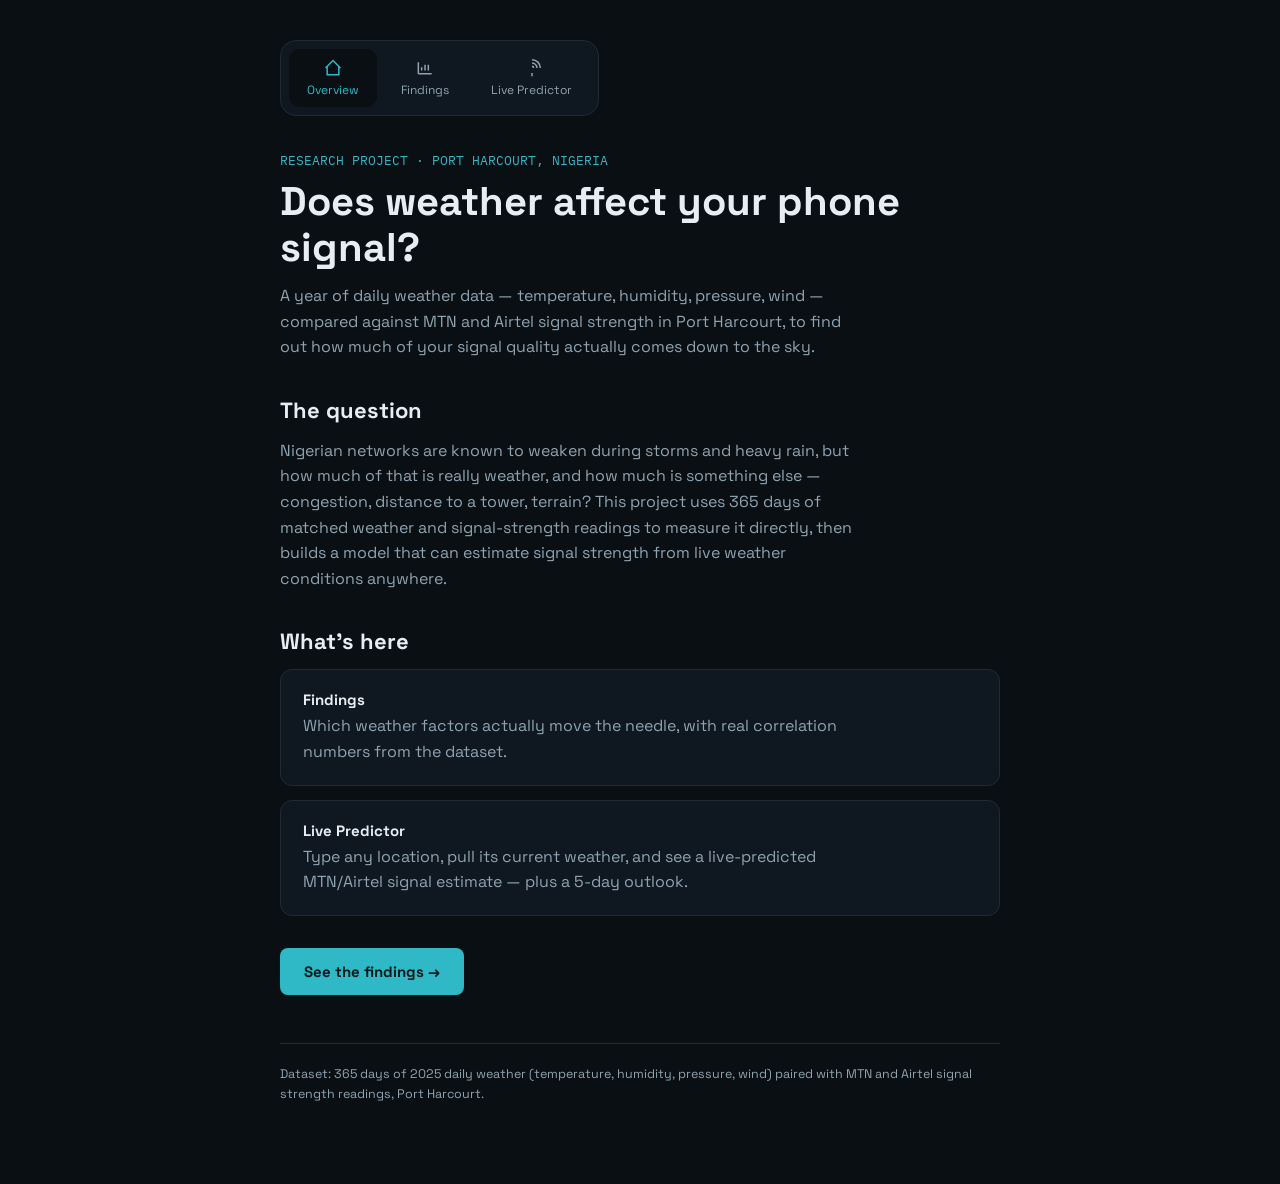
==== index.html @ b2a47892 "Initial commit" ====
<!DOCTYPE html>
<html lang="en">
<head>
<meta charset="UTF-8">
<meta name="viewport" content="width=device-width, initial-scale=1">
<title>Signal Forecast — Weather Effects on GSM Services</title>
<link rel="stylesheet" href="style.css">
</head>
<body>
<div class="wrap">
  <nav>
    <a href="index.html" class="active"><svg viewBox="0 0 24 24"><path d="M3 12l9-9 9 9M5 10v10h14V10"/></svg>Overview</a>
    <a href="findings.html"><svg viewBox="0 0 24 24"><path d="M4 19V5M4 19h16M8 15v-4M12 15V8M16 15v-7"/></svg>Findings</a>
    <a href="predictor.html"><svg viewBox="0 0 24 24"><path d="M12 2a10 10 0 0 1 10 10M12 6a6 6 0 0 1 6 6M12 10a2 2 0 0 1 2 2M12 22v-4"/></svg>Live Predictor</a>
  </nav>

  <div class="eyebrow">RESEARCH PROJECT · PORT HARCOURT, NIGERIA</div>
  <h1>Does weather affect your phone signal?</h1>
  <p class="sub">A year of daily weather data — temperature, humidity, pressure, wind — compared against MTN and Airtel signal strength in Port Harcourt, to find out how much of your signal quality actually comes down to the sky.</p>

  <h2>The question</h2>
  <p class="body-text">Nigerian networks are known to weaken during storms and heavy rain, but how much of that is really weather, and how much is something else — congestion, distance to a tower, terrain? This project uses 365 days of matched weather and signal-strength readings to measure it directly, then builds a model that can estimate signal strength from live weather conditions anywhere.</p>

  <h2>What's here</h2>
  <div class="card">
    <div class="stat-row">
      <div>
        <div class="stat-label" style="font-weight:700;">Findings</div>
        <div class="body-text" style="margin-top:4px;">Which weather factors actually move the needle, with real correlation numbers from the dataset.</div>
      </div>
    </div>
  </div>
  <div class="card">
    <div class="stat-row">
      <div>
        <div class="stat-label" style="font-weight:700;">Live Predictor</div>
        <div class="body-text" style="margin-top:4px;">Type any location, pull its current weather, and see a live-predicted MTN/Airtel signal estimate — plus a 5-day outlook.</div>
      </div>
    </div>
  </div>

  <div style="margin-top:32px;">
    <a href="findings.html" class="btn">See the findings →</a>
  </div>

  <footer>
    Dataset: 365 days of 2025 daily weather (temperature, humidity, pressure, wind) paired with MTN and Airtel signal strength readings, Port Harcourt.
  </footer>
</div>
</body>
</html>
---- style.css ----
@import url('https://fonts.googleapis.com/css2?family=Space+Grotesk:wght@400;500;700&family=IBM+Plex+Mono:wght@400;500&display=swap');
:root{
  --bg:#0a0f14; --bg-panel:#0f1720; --line:#1f2b36;
  --text:#e7edf2; --text-dim:#8fa3b0;
  --mtn:#ffd200; --airtel:#ff3b3b;
  --good:#3fd68c; --fair:#f2c94c; --poor:#ff6b6b; --wave:#2fb8c6;
}
*{box-sizing:border-box; margin:0; padding:0;}
body{background:var(--bg); color:var(--text); font-family:'Space Grotesk',sans-serif; min-height:100vh;}
.wrap{max-width:760px; margin:0 auto; padding:40px 20px 80px;}
nav{display:flex; gap:6px; background:var(--bg-panel); border:1px solid var(--line); border-radius:16px; padding:8px; margin-bottom:36px; width:fit-content;}
nav a{display:flex; flex-direction:column; align-items:center; gap:4px; padding:9px 18px; border-radius:11px; text-decoration:none; color:var(--text-dim); font-size:12px; transition:background 0.15s, color 0.15s;}
nav a svg{width:20px; height:20px; stroke:currentColor; fill:none; stroke-width:1.8;}
nav a.active{background:var(--bg); color:var(--wave);}
nav a:hover{color:var(--text);}
.eyebrow{font-family:'IBM Plex Mono',monospace; font-size:13px; color:var(--wave);}
h1{font-size:clamp(28px,5vw,40px); font-weight:700; line-height:1.15; margin:10px 0 12px;}
h2{font-size:22px; font-weight:700; margin:36px 0 14px;}
p.sub,.body-text{color:var(--text-dim); font-size:16px; line-height:1.6; max-width:58ch;}
.body-text strong{color:var(--text);}
.card{background:var(--bg-panel); border:1px solid var(--line); border-radius:12px; padding:20px 22px; margin-bottom:14px;}
.stat-row{display:flex; justify-content:space-between; align-items:center; gap:12px;}
.stat-label{font-size:15px;}
.stat-val{font-family:'IBM Plex Mono',monospace; font-weight:500;}
.bar-track{background:var(--line); height:8px; border-radius:4px; margin-top:10px; overflow:hidden;}
.bar-fill{height:100%; border-radius:4px;}
.sig{font-weight:700;}
.sig.yes{color:var(--good);}
.sig.no{color:var(--text-dim);}
.btn{display:inline-block; background:var(--wave); color:#04191c; border:none; padding:14px 24px; border-radius:8px; font-weight:700; font-size:15px; text-decoration:none; font-family:inherit;}
footer{margin-top:48px; padding-top:20px; border-top:1px solid var(--line); font-size:12.5px; color:var(--text-dim); line-height:1.6;}
@view-transition {
  navigation: auto;
}
.wrap{
  animation: fadeIn 0.35s ease;
}
@keyframes fadeIn {
  from { opacity: 0; transform: translateY(6px); }
  to { opacity: 1; transform: translateY(0); }
}
.forecast-row{display:grid; grid-template-columns:repeat(5,1fr); gap:8px;}
.fcard{background:var(--bg-panel); border:1px solid var(--line); border-radius:10px; padding:14px;}
.fcard .fday{font-family:'IBM Plex Mono',monospace; font-size:11px; color:var(--text-dim); margin-bottom:8px;}
.fcard .ftemp{font-size:15px; margin-bottom:8px;}
.fcard .fnet{display:flex; justify-content:space-between; font-size:12.5px; margin-top:4px;}
.fcard .fnet .fdbm{font-family:'IBM Plex Mono',monospace;}
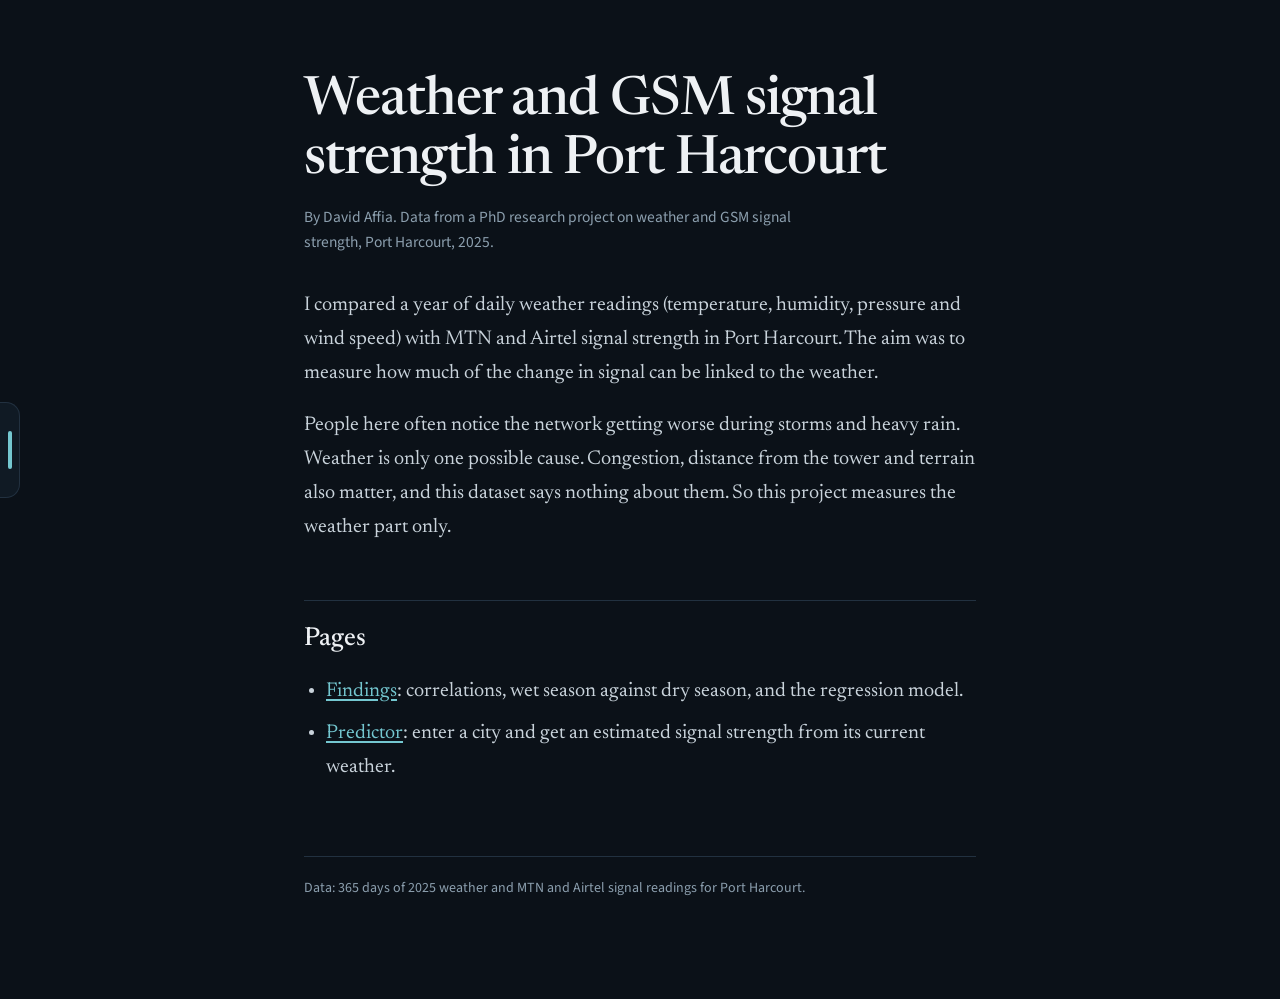
==== commit 4c2afddf: "new design" ====
--- a/index.html
+++ b/index.html
@@ -3,49 +3,30 @@
 <head>
 <meta charset="UTF-8">
 <meta name="viewport" content="width=device-width, initial-scale=1">
-<title>Signal Forecast — Weather Effects on GSM Services</title>
+<title>Weather and GSM signal strength in Port Harcourt</title>
 <link rel="stylesheet" href="style.css">
 </head>
 <body>
 <div class="wrap">
-  <nav>
-    <a href="index.html" class="active"><svg viewBox="0 0 24 24"><path d="M3 12l9-9 9 9M5 10v10h14V10"/></svg>Overview</a>
-    <a href="findings.html"><svg viewBox="0 0 24 24"><path d="M4 19V5M4 19h16M8 15v-4M12 15V8M16 15v-7"/></svg>Findings</a>
-    <a href="predictor.html"><svg viewBox="0 0 24 24"><path d="M12 2a10 10 0 0 1 10 10M12 6a6 6 0 0 1 6 6M12 10a2 2 0 0 1 2 2M12 22v-4"/></svg>Live Predictor</a>
-  </nav>
+<nav>
+  <a href="index.html" class="active">Overview</a>
+  <a href="findings.html">Findings</a>
+  <a href="predictor.html">Predictor</a>
+</nav>
+  <h1>Weather and GSM signal strength in Port Harcourt</h1>
+  <p class="byline">By David Affia. Data from a PhD research project on weather and GSM signal strength, Port Harcourt, 2025.</p>
 
-  <div class="eyebrow">RESEARCH PROJECT · PORT HARCOURT, NIGERIA</div>
-  <h1>Does weather affect your phone signal?</h1>
-  <p class="sub">A year of daily weather data — temperature, humidity, pressure, wind — compared against MTN and Airtel signal strength in Port Harcourt, to find out how much of your signal quality actually comes down to the sky.</p>
+  <p>I compared a year of daily weather readings (temperature, humidity, pressure and wind speed) with MTN and Airtel signal strength in Port Harcourt. The aim was to measure how much of the change in signal can be linked to the weather.</p>
 
-  <h2>The question</h2>
-  <p class="body-text">Nigerian networks are known to weaken during storms and heavy rain, but how much of that is really weather, and how much is something else — congestion, distance to a tower, terrain? This project uses 365 days of matched weather and signal-strength readings to measure it directly, then builds a model that can estimate signal strength from live weather conditions anywhere.</p>
+  <p>People here often notice the network getting worse during storms and heavy rain. Weather is only one possible cause. Congestion, distance from the tower and terrain also matter, and this dataset says nothing about them. So this project measures the weather part only.</p>
 
-  <h2>What's here</h2>
-  <div class="card">
-    <div class="stat-row">
-      <div>
-        <div class="stat-label" style="font-weight:700;">Findings</div>
-        <div class="body-text" style="margin-top:4px;">Which weather factors actually move the needle, with real correlation numbers from the dataset.</div>
-      </div>
-    </div>
-  </div>
-  <div class="card">
-    <div class="stat-row">
-      <div>
-        <div class="stat-label" style="font-weight:700;">Live Predictor</div>
-        <div class="body-text" style="margin-top:4px;">Type any location, pull its current weather, and see a live-predicted MTN/Airtel signal estimate — plus a 5-day outlook.</div>
-      </div>
-    </div>
-  </div>
+  <h2>Pages</h2>
+  <ul>
+    <li><a href="findings.html">Findings</a>: correlations, wet season against dry season, and the regression model.</li>
+    <li><a href="predictor.html">Predictor</a>: enter a city and get an estimated signal strength from its current weather.</li>
+  </ul>
 
-  <div style="margin-top:32px;">
-    <a href="findings.html" class="btn">See the findings →</a>
-  </div>
-
-  <footer>
-    Dataset: 365 days of 2025 daily weather (temperature, humidity, pressure, wind) paired with MTN and Airtel signal strength readings, Port Harcourt.
-  </footer>
+  <footer>Data: 365 days of 2025 weather and MTN and Airtel signal readings for Port Harcourt.</footer>
 </div>
 </body>
 </html>
--- a/style.css
+++ b/style.css
@@ -1,47 +1,84 @@
-@import url('https://fonts.googleapis.com/css2?family=Space+Grotesk:wght@400;500;700&family=IBM+Plex+Mono:wght@400;500&display=swap');
+@import url('https://fonts.googleapis.com/css2?family=Newsreader:ital,wght@0,400;0,500;0,600;1,400&family=Source+Sans+3:wght@400;600&display=swap');
 :root{
-  --bg:#0a0f14; --bg-panel:#0f1720; --line:#1f2b36;
-  --text:#e7edf2; --text-dim:#8fa3b0;
-  --mtn:#ffd200; --airtel:#ff3b3b;
-  --good:#3fd68c; --fair:#f2c94c; --poor:#ff6b6b; --wave:#2fb8c6;
+  --bg:#0b1118; --panel:#101a24; --line:#223140;
+  --text:#eef1f4; --dim:#8c9fae; --soft:#c9d3db;
+  --accent:#74c7d0; --mtn:#ffd200; --airtel:#ff5a5a;
+  --good:#4cd698; --fair:#f2c94c; --poor:#ff6b6b;
+  --serif:"Newsreader",Georgia,"Times New Roman",serif;
+  --sans:"Source Sans 3","Segoe UI",system-ui,Arial,sans-serif;
 }
-*{box-sizing:border-box; margin:0; padding:0;}
-body{background:var(--bg); color:var(--text); font-family:'Space Grotesk',sans-serif; min-height:100vh;}
-.wrap{max-width:760px; margin:0 auto; padding:40px 20px 80px;}
-nav{display:flex; gap:6px; background:var(--bg-panel); border:1px solid var(--line); border-radius:16px; padding:8px; margin-bottom:36px; width:fit-content;}
-nav a{display:flex; flex-direction:column; align-items:center; gap:4px; padding:9px 18px; border-radius:11px; text-decoration:none; color:var(--text-dim); font-size:12px; transition:background 0.15s, color 0.15s;}
-nav a svg{width:20px; height:20px; stroke:currentColor; fill:none; stroke-width:1.8;}
-nav a.active{background:var(--bg); color:var(--wave);}
-nav a:hover{color:var(--text);}
-.eyebrow{font-family:'IBM Plex Mono',monospace; font-size:13px; color:var(--wave);}
-h1{font-size:clamp(28px,5vw,40px); font-weight:700; line-height:1.15; margin:10px 0 12px;}
-h2{font-size:22px; font-weight:700; margin:36px 0 14px;}
-p.sub,.body-text{color:var(--text-dim); font-size:16px; line-height:1.6; max-width:58ch;}
-.body-text strong{color:var(--text);}
-.card{background:var(--bg-panel); border:1px solid var(--line); border-radius:12px; padding:20px 22px; margin-bottom:14px;}
-.stat-row{display:flex; justify-content:space-between; align-items:center; gap:12px;}
-.stat-label{font-size:15px;}
-.stat-val{font-family:'IBM Plex Mono',monospace; font-weight:500;}
-.bar-track{background:var(--line); height:8px; border-radius:4px; margin-top:10px; overflow:hidden;}
-.bar-fill{height:100%; border-radius:4px;}
-.sig{font-weight:700;}
-.sig.yes{color:var(--good);}
-.sig.no{color:var(--text-dim);}
-.btn{display:inline-block; background:var(--wave); color:#04191c; border:none; padding:14px 24px; border-radius:8px; font-weight:700; font-size:15px; text-decoration:none; font-family:inherit;}
-footer{margin-top:48px; padding-top:20px; border-top:1px solid var(--line); font-size:12.5px; color:var(--text-dim); line-height:1.6;}
-@view-transition {
-  navigation: auto;
-}
-.wrap{
-  animation: fadeIn 0.35s ease;
-}
-@keyframes fadeIn {
-  from { opacity: 0; transform: translateY(6px); }
-  to { opacity: 1; transform: translateY(0); }
-}
-.forecast-row{display:grid; grid-template-columns:repeat(5,1fr); gap:8px;}
-.fcard{background:var(--bg-panel); border:1px solid var(--line); border-radius:10px; padding:14px;}
-.fcard .fday{font-family:'IBM Plex Mono',monospace; font-size:11px; color:var(--text-dim); margin-bottom:8px;}
-.fcard .ftemp{font-size:15px; margin-bottom:8px;}
-.fcard .fnet{display:flex; justify-content:space-between; font-size:12.5px; margin-top:4px;}
-.fcard .fnet .fdbm{font-family:'IBM Plex Mono',monospace;}+*{box-sizing:border-box;margin:0;padding:0}
+body{background:var(--bg);color:var(--soft);font-family:var(--serif);font-size:20px;line-height:1.7;font-variant-numeric:lining-nums tabular-nums;-webkit-font-smoothing:antialiased}
+.wrap{max-width:720px;margin:0 auto;padding:72px 24px 100px}
+
+/* side knob nav */
+nav{position:fixed;left:0;top:50%;transform:translateY(-50%);width:20px;height:96px;overflow:hidden;background:var(--panel);border:1px solid var(--line);border-left:none;border-radius:0 14px 14px 0;padding:8px 0;display:flex;flex-direction:column;justify-content:center;z-index:10;transition:width .25s ease,height .25s ease;font-family:var(--sans)}
+nav::after{content:"";position:absolute;right:7px;top:50%;width:4px;height:38px;margin-top:-19px;border-radius:2px;background:var(--accent);transition:opacity .2s}
+nav:hover,nav:focus-within{width:176px;height:168px}
+nav:hover::after,nav:focus-within::after{opacity:0}
+nav a{display:block;white-space:nowrap;color:var(--dim);text-decoration:none;padding:10px 24px;font-size:16px;opacity:0;transition:opacity .2s,color .2s}
+nav:hover a,nav:focus-within a{opacity:1}
+nav a:hover{color:var(--text)}
+nav a.active{color:var(--accent);font-weight:600}
+
+h1,h2{font-family:var(--serif);color:var(--text);font-weight:500}
+h1{font-size:clamp(36px,6vw,54px);line-height:1.1;letter-spacing:-.02em;margin-bottom:14px}
+h2{font-size:26px;line-height:1.25;margin:56px 0 18px;padding-top:22px;border-top:1px solid var(--line)}
+p{margin-bottom:18px;max-width:34em}
+a{color:var(--accent);text-underline-offset:3px}
+strong{color:var(--text);font-weight:600}
+.byline,.note{font-family:var(--sans);color:var(--dim);font-size:15.5px;line-height:1.6}
+.byline{margin-bottom:34px}
+ul{margin:0 0 18px 22px}
+li{margin-bottom:8px;max-width:34em}
+
+.pull{font-style:italic;font-size:clamp(24px,3.4vw,30px);line-height:1.35;color:var(--text);border-left:2px solid var(--accent);padding-left:22px;margin:34px 0 10px;max-width:24em}
+
+table{width:100%;border-collapse:collapse;margin:14px 0 18px;font-family:var(--sans);font-size:16.5px}
+th,td{text-align:left;padding:14px 12px 14px 0;border-bottom:1px solid var(--line)}
+th{color:var(--dim);font-weight:600;font-size:14.5px;border-bottom:1px solid var(--dim)}
+.n{text-align:right;padding-right:0}
+.mtn{color:var(--mtn);font-weight:600}
+.airtel{color:var(--airtel);font-weight:600}
+
+.chart svg{display:block;width:100%;height:auto;background:var(--panel);border:1px solid var(--line);border-radius:10px}
+.chart .note{margin-top:12px}
+
+footer{margin-top:72px;padding-top:20px;border-top:1px solid var(--line);font-family:var(--sans);font-size:14px;color:var(--dim);line-height:1.6}
+
+/* predictor */
+.search-row{display:flex;gap:10px;margin:26px 0 8px;font-family:var(--sans)}
+input[type=text]{flex:1;padding:14px 16px;background:var(--panel);border:1px solid var(--line);color:var(--text);font:inherit;font-size:17px;border-radius:8px}
+input[type=text]:focus{outline:none;border-color:var(--accent)}
+button{padding:14px 26px;border:none;background:var(--accent);color:#06181b;font-family:var(--sans);font-size:16px;font-weight:600;border-radius:8px;cursor:pointer}
+button:disabled{opacity:.5;cursor:default}
+.status{margin:14px 0;font-family:var(--sans);font-size:15px;color:var(--dim);min-height:22px}
+.status.err{color:var(--poor)}
+.result{display:none}.result.show{display:block}
+.loc-line{margin:20px 0 12px;color:var(--soft)}
+.weather-row{display:grid;grid-template-columns:repeat(4,1fr);gap:1px;background:var(--line);border:1px solid var(--line);border-radius:10px;overflow:hidden;margin:8px 0 22px;font-family:var(--sans)}
+.wcell{background:var(--panel);padding:14px 16px}
+.wcell .label{font-size:14px;color:var(--dim)}
+.wcell .val{font-family:var(--serif);font-size:24px;color:var(--text)}
+.netcard{display:flex;justify-content:space-between;align-items:center;padding:16px 0;border-bottom:1px solid var(--line)}
+.netname{font-size:20px;color:var(--text)}
+.netstats{text-align:right}
+.dbm{font-size:26px;color:var(--text)}
+.quality{font-family:var(--sans);font-size:14.5px;font-weight:600}
+.good{color:var(--good)}.fair{color:var(--fair)}.poor{color:var(--poor)}
+.forecast-row{display:grid;grid-template-columns:repeat(5,1fr);gap:8px;font-family:var(--sans)}
+.fcard{background:var(--panel);border:1px solid var(--line);border-radius:10px;padding:12px;font-size:14px}
+.fday{font-weight:600;color:var(--text);margin-bottom:4px}
+.fnet{display:flex;justify-content:space-between;margin-top:5px}
+.fq{font-weight:600;margin-left:4px}
+
+/* phones: knob becomes a bottom bar */
+@media(max-width:700px){
+  body{font-size:18px}
+  nav{top:auto;bottom:0;left:0;right:0;transform:none;width:100%;height:auto;flex-direction:row;justify-content:space-around;border:none;border-top:1px solid var(--line);border-radius:0;padding:4px 0}
+  nav::after{display:none}
+  nav:hover,nav:focus-within{width:100%;height:auto}
+  nav a{opacity:1;padding:12px 10px}
+  .wrap{padding:44px 18px 100px}
+  .forecast-row,.weather-row{grid-template-columns:1fr 1fr}
+}
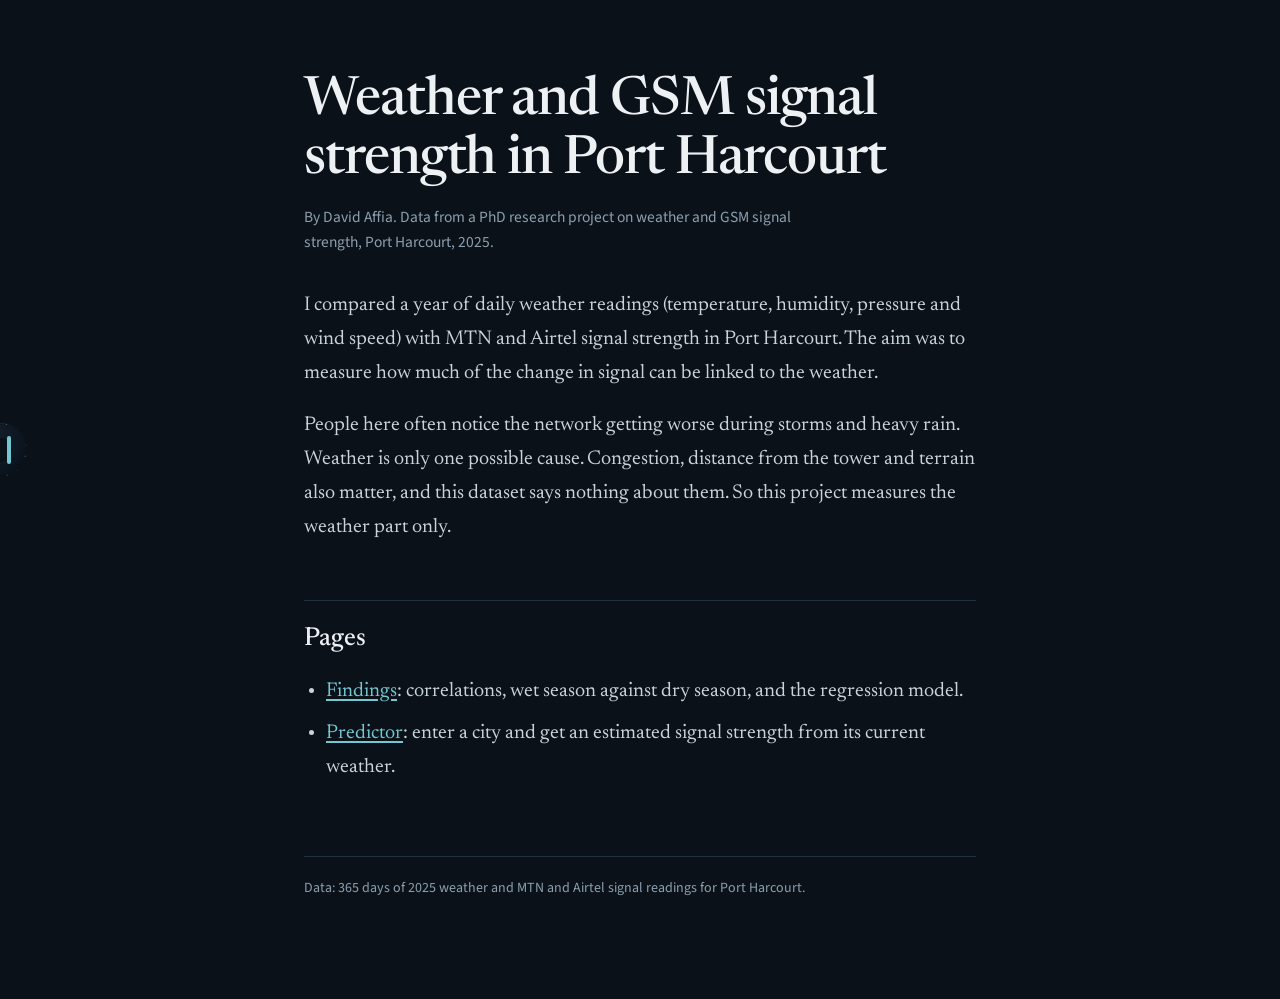
==== commit c3fbc2cb: "new dial nav" ====
--- a/index.html
+++ b/index.html
@@ -28,5 +28,6 @@
 
   <footer>Data: 365 days of 2025 weather and MTN and Airtel signal readings for Port Harcourt.</footer>
 </div>
+<script src="nav.js"></script>
 </body>
 </html>
--- a/style.css
+++ b/style.css
@@ -11,17 +11,25 @@
 body{background:var(--bg);color:var(--soft);font-family:var(--serif);font-size:20px;line-height:1.7;font-variant-numeric:lining-nums tabular-nums;-webkit-font-smoothing:antialiased}
 .wrap{max-width:720px;margin:0 auto;padding:72px 24px 100px}
 
-/* side knob nav */
-nav{position:fixed;left:0;top:50%;transform:translateY(-50%);width:20px;height:96px;overflow:hidden;background:var(--panel);border:1px solid var(--line);border-left:none;border-radius:0 14px 14px 0;padding:8px 0;display:flex;flex-direction:column;justify-content:center;z-index:10;transition:width .25s ease,height .25s ease;font-family:var(--sans)}
-nav::after{content:"";position:absolute;right:7px;top:50%;width:4px;height:38px;margin-top:-19px;border-radius:2px;background:var(--accent);transition:opacity .2s}
-nav:hover,nav:focus-within{width:176px;height:168px}
-nav:hover::after,nav:focus-within::after{opacity:0}
-nav a{display:block;white-space:nowrap;color:var(--dim);text-decoration:none;padding:10px 24px;font-size:16px;opacity:0;transition:opacity .2s,color .2s}
-nav:hover a,nav:focus-within a{opacity:1}
-nav a:hover{color:var(--text)}
-nav a.active{color:var(--accent);font-weight:600}
-
-h1,h2{font-family:var(--serif);color:var(--text);font-weight:500}
+/* edge dial nav (donut) */
+@property --r{syntax:'<angle>';inherits:true;initial-value:0deg}
+nav{position:fixed;left:0;top:50%;width:0;height:0;z-index:10;font-family:var(--serif);-webkit-tap-highlight-color:transparent}
+nav::before{content:"";position:absolute;left:7px;top:-14px;width:4px;height:28px;border-radius:2px;background:var(--accent);z-index:2;pointer-events:none;transition:opacity .2s}
+nav::after{content:"";position:absolute;left:0;top:-50px;width:38px;height:100px;z-index:3}
+nav.open::before{opacity:0}
+nav.open::after{pointer-events:none}
+.disc{position:absolute;left:-170px;top:-170px;width:340px;height:340px;border-radius:50%;border:1px solid rgba(116,199,208,.32);background:linear-gradient(135deg,rgba(26,40,54,.78),rgba(10,17,24,.66));-webkit-backdrop-filter:blur(16px) saturate(140%);backdrop-filter:blur(16px) saturate(140%);box-shadow:inset 0 0 36px rgba(0,0,0,.35);-webkit-mask:radial-gradient(circle closest-side,transparent 79px,#000 80px);mask:radial-gradient(circle closest-side,transparent 79px,#000 80px);transform:scale(.16);transition:transform .4s cubic-bezier(.25,1.1,.4,1)}
+nav.open .disc{transform:scale(1);cursor:grab;touch-action:none}
+nav.open .disc:active{cursor:grabbing}
+.disc::before{content:"";position:absolute;top:88px;right:88px;bottom:88px;left:88px;border-radius:50%;border:1px solid rgba(116,199,208,.5);pointer-events:none}
+.disc::after{content:"";position:absolute;left:242px;top:50%;margin-top:-5px;border:5px solid transparent;border-left:8px solid var(--accent);border-right:0;opacity:0;transition:opacity .2s .15s;pointer-events:none}
+nav.open .disc::after{opacity:1}
+.ring{position:absolute;top:0;right:0;bottom:0;left:0;transform:rotate(var(--r));transition:--r .5s cubic-bezier(.4,0,.2,1)}
+.ring::before{content:"";position:absolute;top:0;right:0;bottom:0;left:0;border-radius:50%;background:repeating-conic-gradient(from -.5deg,rgba(201,211,219,.5) 0 .6deg,transparent .6deg 6deg);-webkit-mask:radial-gradient(circle,transparent 162px,#000 163px,#000 167px,transparent 168px);mask:radial-gradient(circle,transparent 162px,#000 163px,#000 167px,transparent 168px);pointer-events:none}
+nav a{position:absolute;left:50%;top:50%;display:block;text-align:center;white-space:nowrap;transform-origin:0 0;transform:rotate(var(--a)) translateX(125px) rotate(calc(-1 * (var(--a) + var(--r)))) translate(-50%,-50%);padding:10px 6px;color:var(--dim);text-decoration:none;font-style:italic;font-size:18px;letter-spacing:.01em;opacity:0;transition:opacity .15s,color .25s}
+nav a .num{display:block;font-family:var(--sans);font-style:normal;font-size:10px;letter-spacing:.24em;color:var(--accent);opacity:.75;margin-bottom:1px}
+nav.open a{opacity:1;transition:opacity .3s .12s,color .25s}
+nav a.active{color:var(--text)}h1,h2{font-family:var(--serif);color:var(--text);font-weight:500}
 h1{font-size:clamp(36px,6vw,54px);line-height:1.1;letter-spacing:-.02em;margin-bottom:14px}
 h2{font-size:26px;line-height:1.25;margin:56px 0 18px;padding-top:22px;border-top:1px solid var(--line)}
 p{margin-bottom:18px;max-width:34em}
@@ -72,13 +80,11 @@
 .fnet{display:flex;justify-content:space-between;margin-top:5px}
 .fq{font-weight:600;margin-left:4px}
 
-/* phones: knob becomes a bottom bar */
+/* phones */
 @media(max-width:700px){
   body{font-size:18px}
-  nav{top:auto;bottom:0;left:0;right:0;transform:none;width:100%;height:auto;flex-direction:row;justify-content:space-around;border:none;border-top:1px solid var(--line);border-radius:0;padding:4px 0}
-  nav::after{display:none}
-  nav:hover,nav:focus-within{width:100%;height:auto}
-  nav a{opacity:1;padding:12px 10px}
-  .wrap{padding:44px 18px 100px}
+  .wrap{padding:44px 18px 60px}
   .forecast-row,.weather-row{grid-template-columns:1fr 1fr}
+  .search-row{flex-wrap:wrap}
+  input[type=text]{min-width:0}
 }
